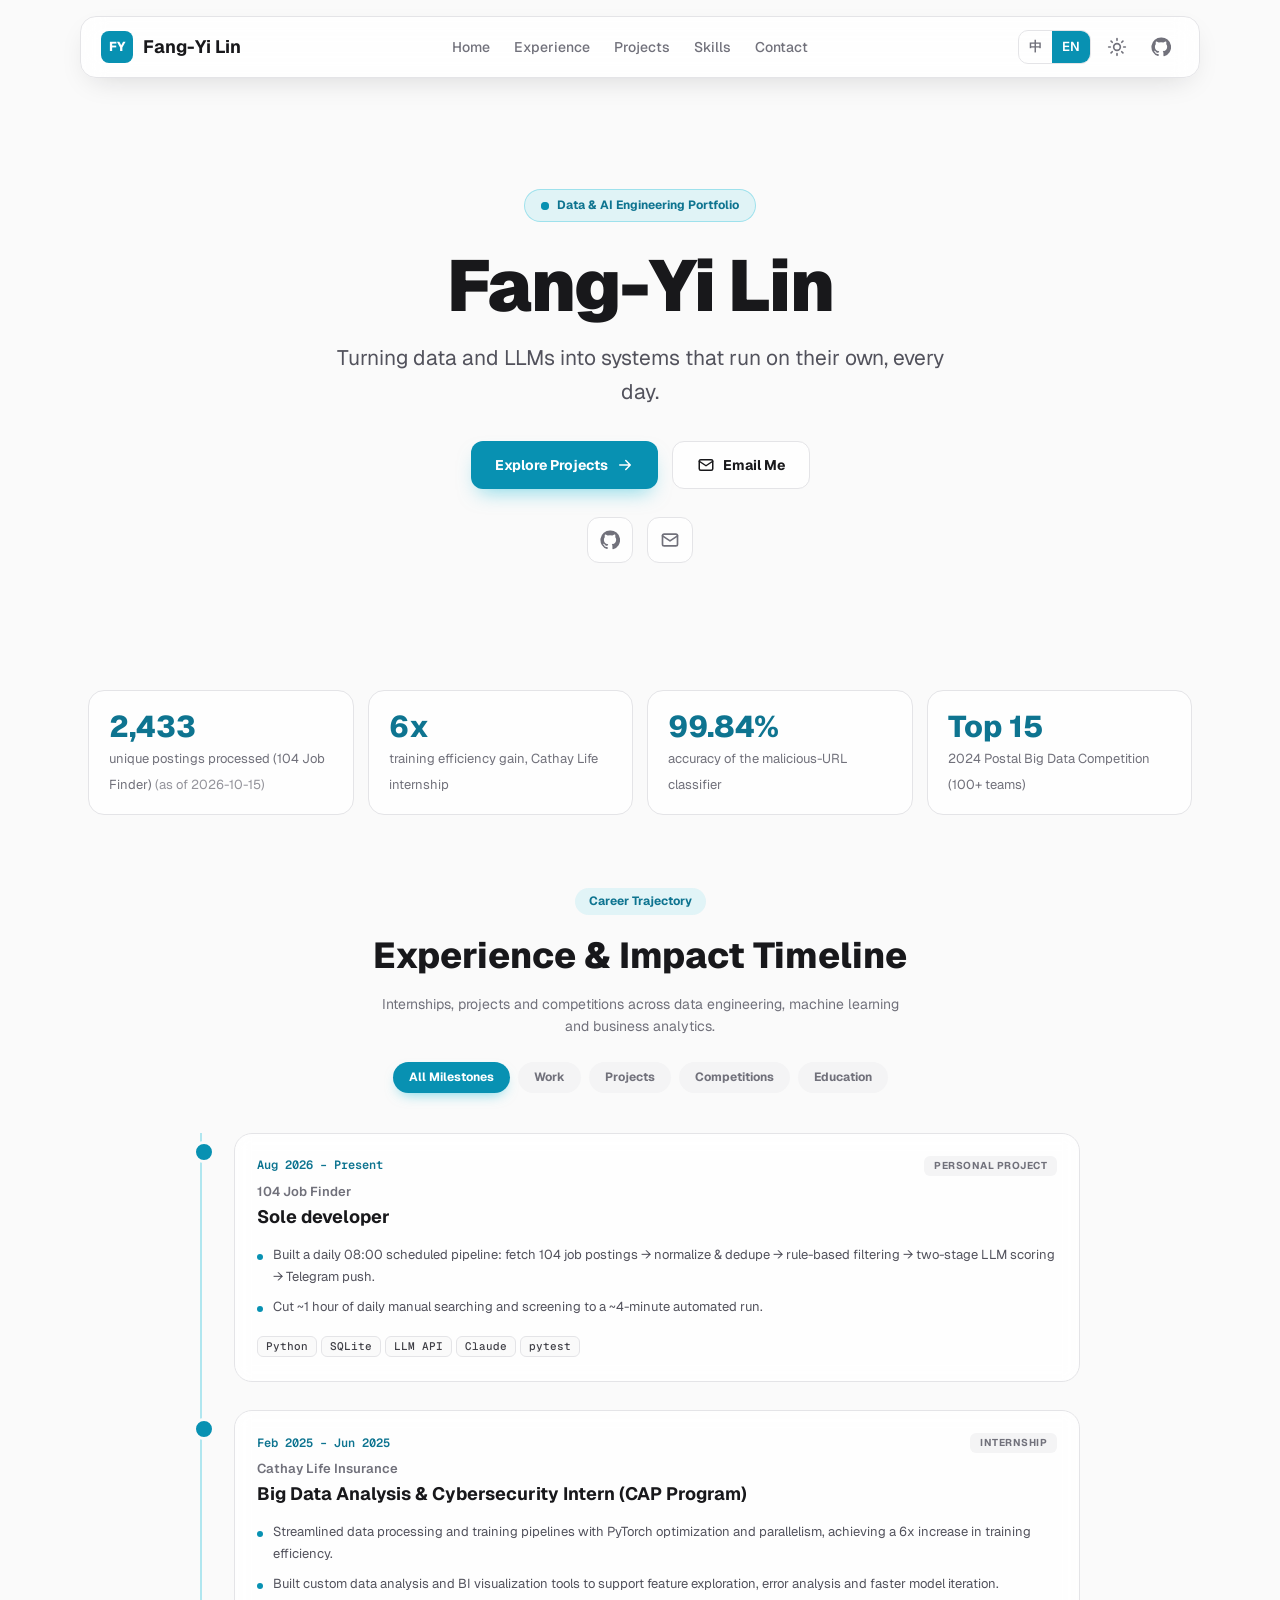
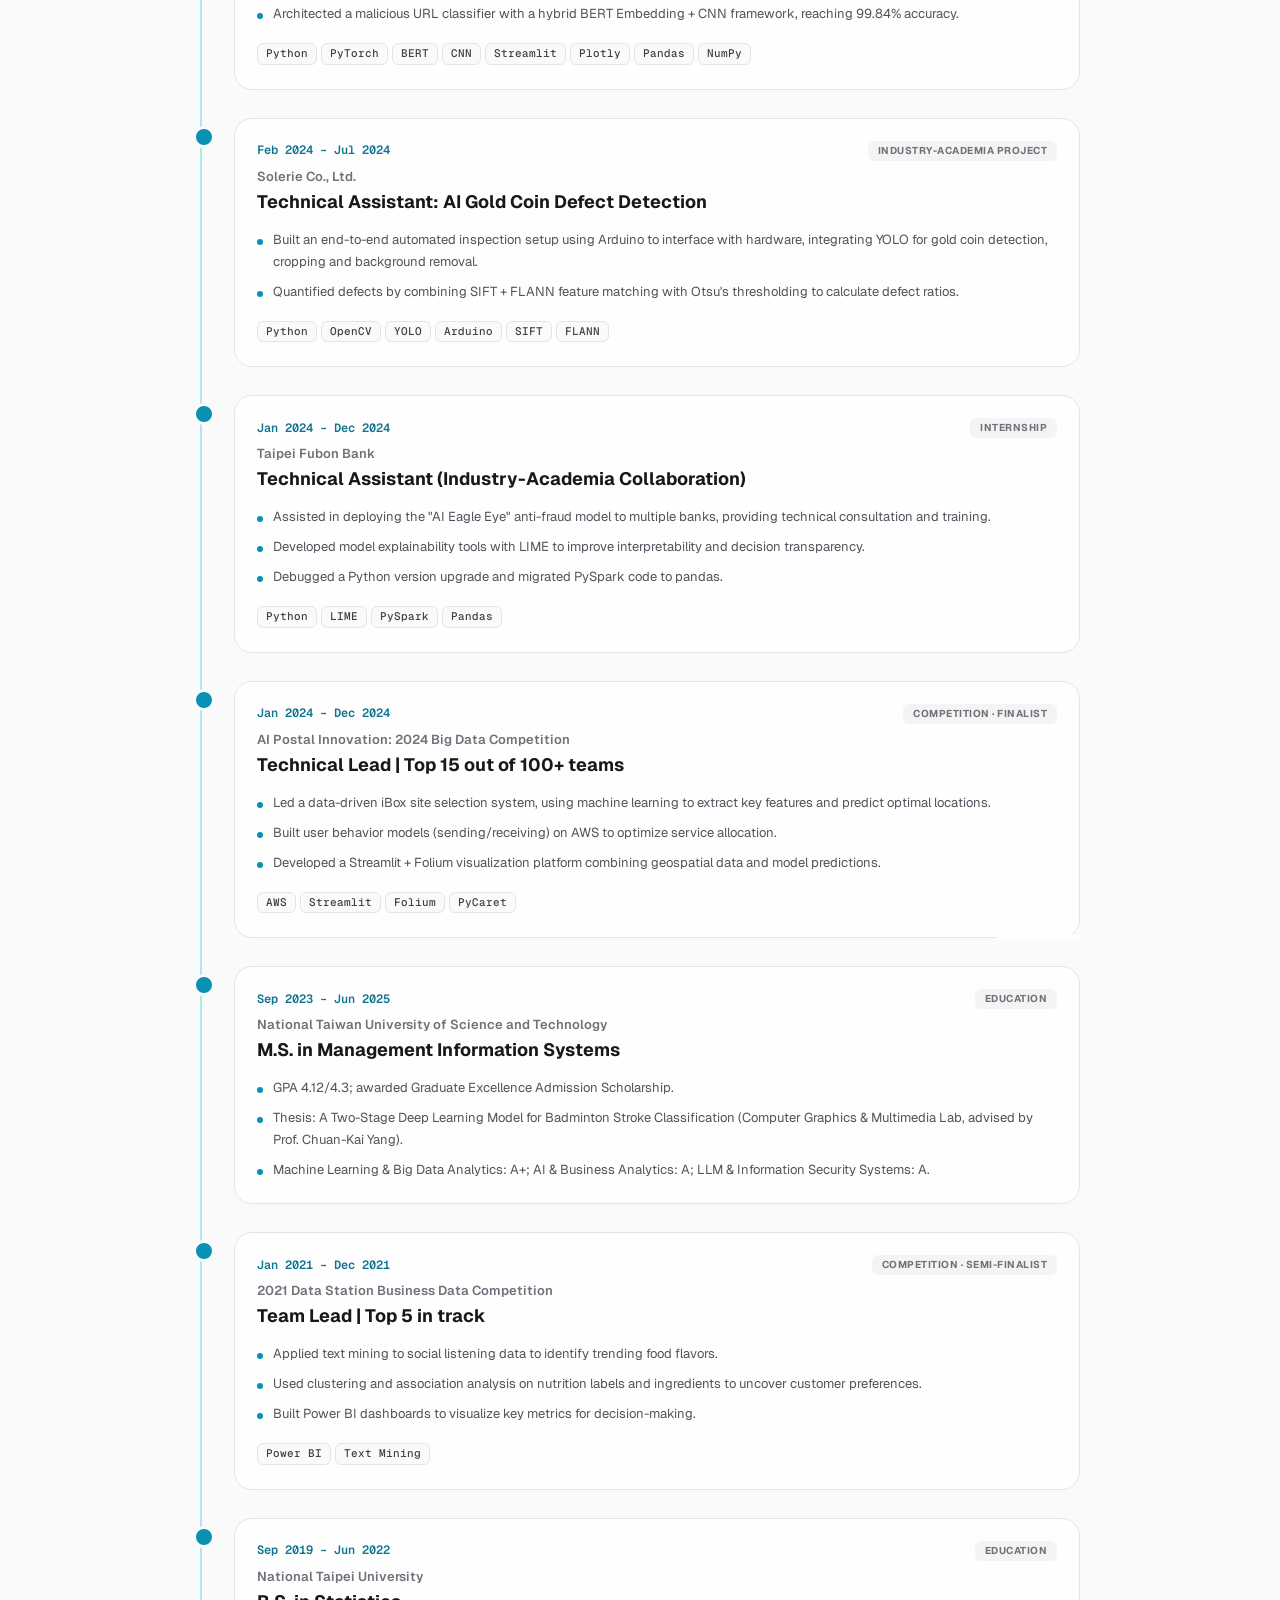
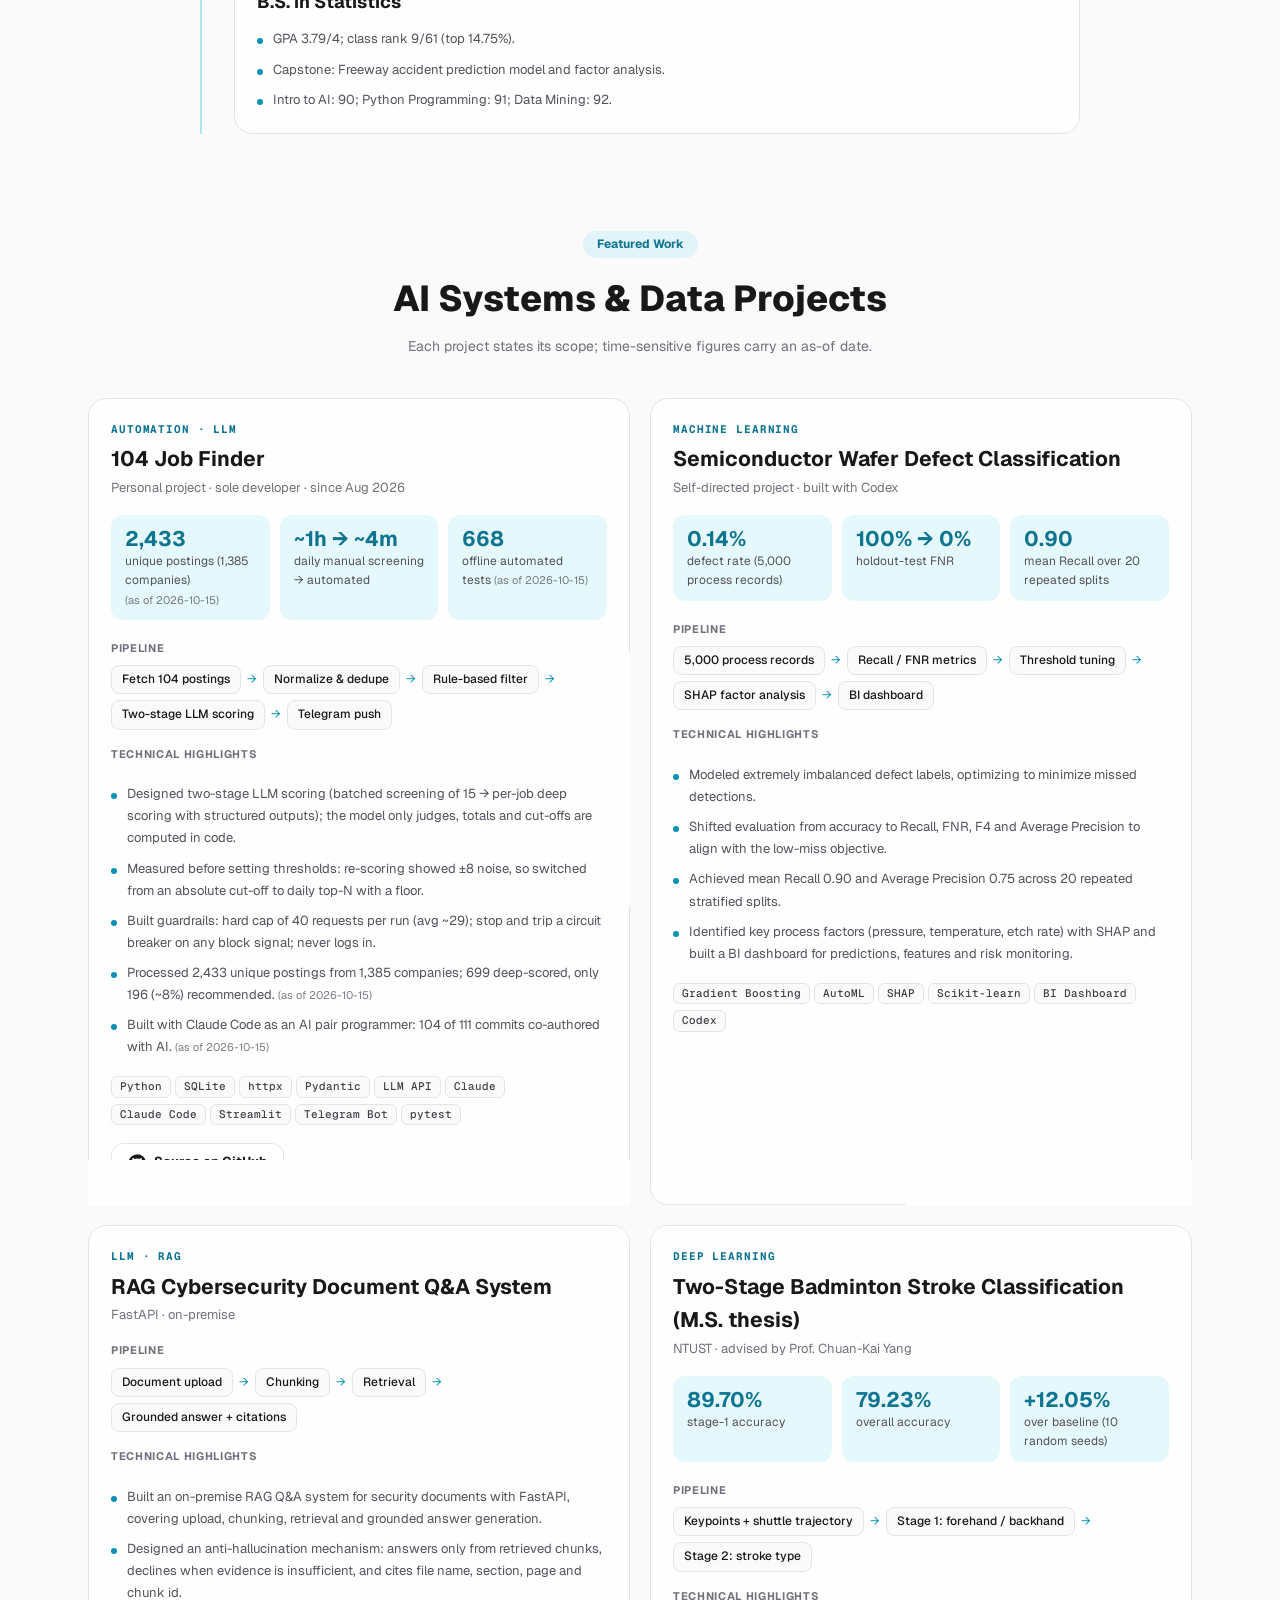
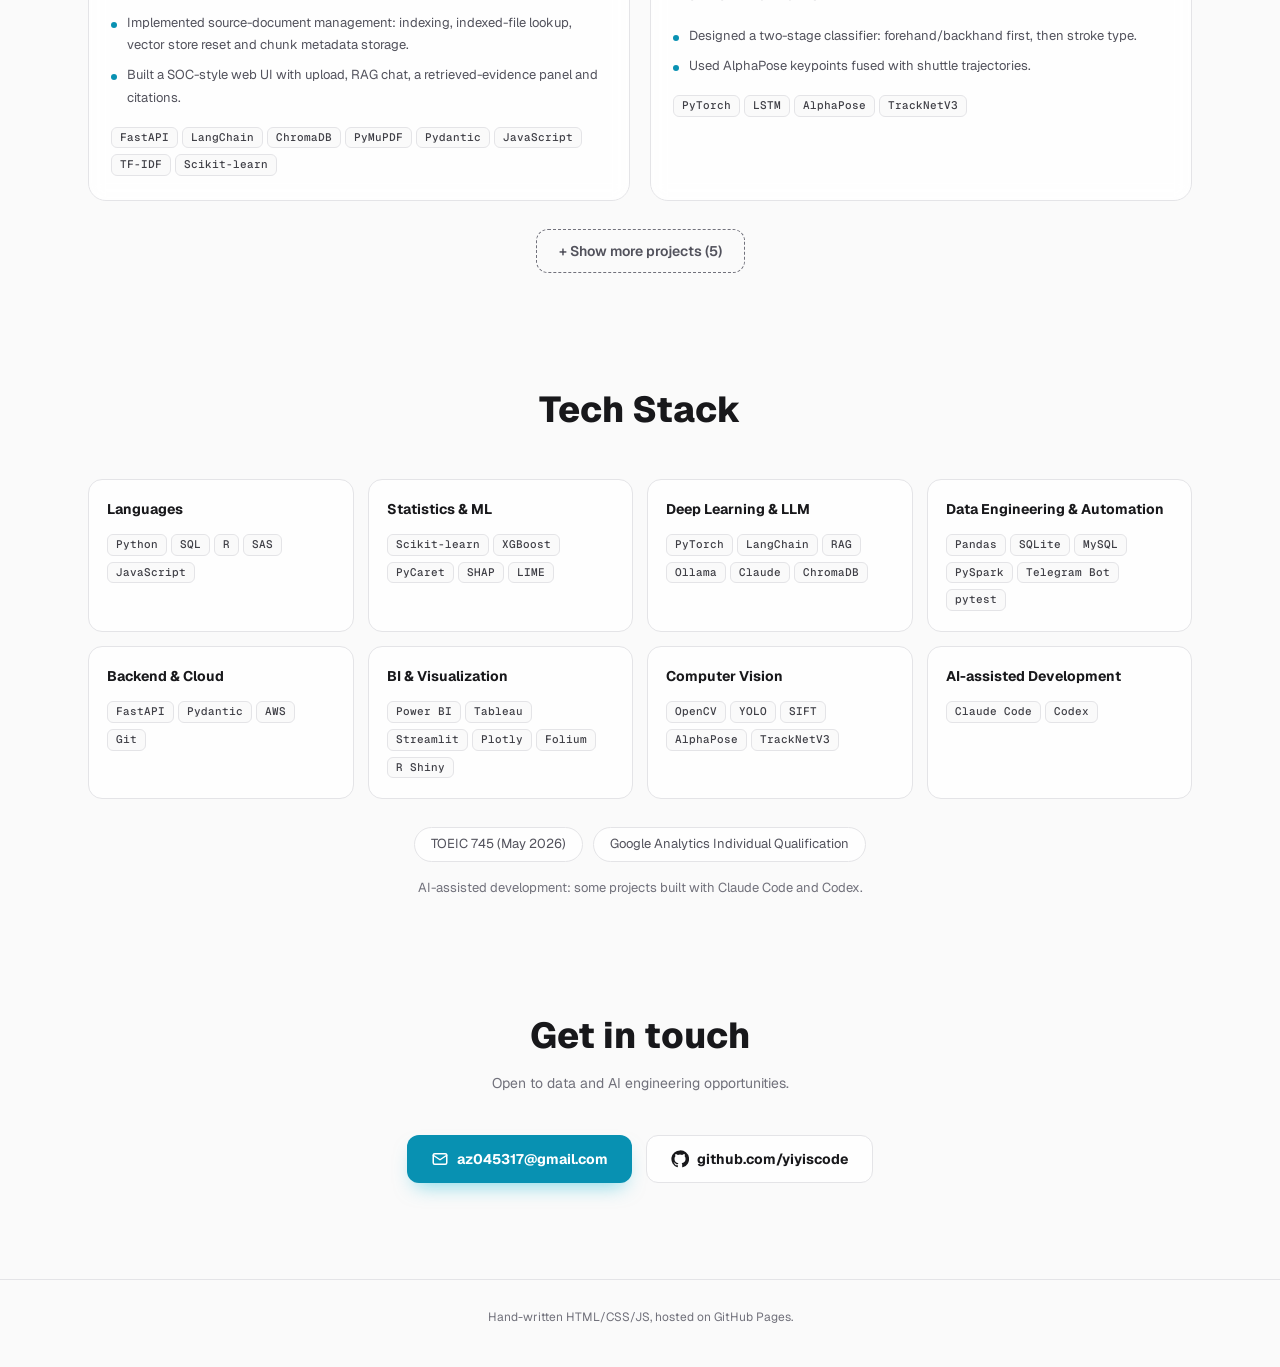
==== index.html @ b0b03c76 "feat: personal portfolio site v1 (bilingual) and GitHub profile drafts - Static site (index.html, as" ====
<!doctype html>
<html lang="zh-Hant">
<head>
<meta charset="utf-8">
<meta name="viewport" content="width=device-width,initial-scale=1">
<title>林芳義｜資料／AI 工程師</title>
<meta name="description" content="林芳義（Fang-Yi Lin）的求職與作品集：資料／AI 工程師，主打 104 職缺日報、RAG 資安問答、晶圓缺陷分類與羽球動作分類論文。">
<meta property="og:title" content="Fang-Yi Lin | Data & AI Engineer">
<meta property="og:description" content="Portfolio of Fang-Yi Lin: data pipelines, LLM applications and machine learning projects.">
<meta property="og:type" content="website">
<link rel="preconnect" href="https://fonts.googleapis.com">
<link rel="preconnect" href="https://fonts.gstatic.com" crossorigin>
<link rel="stylesheet" href="https://fonts.googleapis.com/css2?family=Geist:wght@400;500;600;700;800;900&family=Geist+Mono:wght@400;500;600&display=swap">
<link rel="stylesheet" href="assets/style.css">
</head>
<body>
<div id="app"></div>
<noscript><p style="padding:48px;text-align:center">請啟用 JavaScript 以檢視本頁 / Please enable JavaScript to view this page.<br>az045317@gmail.com · github.com/yiyiscode</p></noscript>
<script src="assets/data.js"></script>
<script src="assets/app.js"></script>
</body>
</html>
---- assets/style.css ----
/* 視覺參考 shaundataanalytics.github.io：zinc 底色、cyan 強調色、Geist 字型、毛玻璃浮動導覽、卡片式 Timeline */
:root {
  --bg: #fafafa; --fg: #18181b; --muted: #52525c; --soft: #71717b;
  --card: rgba(255,255,255,.82); --card-solid: #fff; --border: #e4e4e7;
  --chip-bg: #fafafa; --chip-fg: #3f3f46; --pill: #f4f4f5; --pill-hover: #e4e4e7;
  --accent: #0891b2; --accent-fg: #0e7490; --accent-soft: rgba(6,182,212,.1); --accent-line: rgba(6,182,212,.3);
  --btn: #0891b2; --btn-hover: #06b6d4; --shadow: 0 10px 30px -12px rgba(24,24,27,.18);
}
:root[data-theme="dark"] {
  --bg: #09090b; --fg: #fafafa; --muted: #d4d4d8; --soft: #a1a1aa;
  --card: rgba(24,24,27,.8); --card-solid: #18181b; --border: #27272a;
  --chip-bg: #09090b; --chip-fg: #a1a1aa; --pill: rgba(39,39,42,.8); --pill-hover: #3f3f46;
  --accent: #22d3ee; --accent-fg: #22d3ee; --accent-soft: rgba(34,211,238,.1); --accent-line: rgba(34,211,238,.2);
  --btn: #06b6d4; --btn-hover: #22d3ee; --shadow: 0 10px 30px -12px rgba(0,0,0,.6);
}
@media (prefers-color-scheme: dark) {
  :root:not([data-theme="light"]) {
    --bg: #09090b; --fg: #fafafa; --muted: #d4d4d8; --soft: #a1a1aa;
    --card: rgba(24,24,27,.8); --card-solid: #18181b; --border: #27272a;
    --chip-bg: #09090b; --chip-fg: #a1a1aa; --pill: rgba(39,39,42,.8); --pill-hover: #3f3f46;
    --accent: #22d3ee; --accent-fg: #22d3ee; --accent-soft: rgba(34,211,238,.1); --accent-line: rgba(34,211,238,.2);
    --btn: #06b6d4; --btn-hover: #22d3ee; --shadow: 0 10px 30px -12px rgba(0,0,0,.6);
  }
}
* { box-sizing: border-box; margin: 0; padding: 0; }
html { scroll-behavior: smooth; scroll-padding-top: 96px; }
body {
  font-family: "Geist", system-ui, "PingFang TC", "Microsoft JhengHei", "Noto Sans TC", sans-serif;
  background: var(--bg); color: var(--fg); line-height: 1.6; -webkit-font-smoothing: antialiased;
}
a { color: inherit; text-decoration: none; }
button { font: inherit; color: inherit; cursor: pointer; }
.mono { font-family: "Geist Mono", ui-monospace, Consolas, monospace; }
.wrap { max-width: 1152px; margin: 0 auto; padding: 0 24px; }

/* header */
header.top { position: sticky; top: 16px; z-index: 50; max-width: 1152px; margin: 0 auto; padding: 0 16px; }
.bar {
  display: flex; align-items: center; justify-content: space-between; gap: 12px;
  border: 1px solid var(--border); background: var(--card); backdrop-filter: blur(12px);
  border-radius: 16px; padding: 12px 20px; box-shadow: var(--shadow);
}
.brand { display: flex; align-items: center; gap: 10px; font-weight: 700; font-size: 18px; }
.brand:hover { color: var(--accent-fg); }
.logo { width: 32px; height: 32px; border-radius: 8px; background: var(--btn); color: #fff; display: grid; place-items: center; font-size: 13px; font-weight: 800; }
nav.links { display: flex; gap: 24px; }
nav.links a { font-size: 14px; font-weight: 500; color: var(--soft); transition: color .15s; }
nav.links a:hover, nav.links a.on { color: var(--fg); }
.tools { display: flex; align-items: center; gap: 8px; }
.seg { display: flex; border: 1px solid var(--border); border-radius: 10px; overflow: hidden; }
.seg button { border: 0; background: transparent; padding: 6px 10px; font-size: 13px; font-weight: 600; color: var(--soft); }
.seg button.on { background: var(--btn); color: #fff; }
.icon-btn { border: 0; background: transparent; border-radius: 10px; padding: 8px; display: grid; place-items: center; color: var(--soft); }
.icon-btn:hover { background: var(--pill); color: var(--fg); }
.icon-btn svg { width: 20px; height: 20px; }
.menu-btn { display: none; }

/* hero */
.hero { min-height: min(72vh, 620px); display: flex; flex-direction: column; align-items: center; justify-content: center; text-align: center; padding: 48px 0 40px; }
.badge-live { display: inline-flex; align-items: center; gap: 8px; border: 1px solid var(--accent-line); background: var(--accent-soft); color: var(--accent-fg); border-radius: 99px; padding: 6px 16px; font-size: 12px; font-weight: 700; margin-bottom: 24px; }
.ping { position: relative; width: 8px; height: 8px; }
.ping::before, .ping::after { content: ""; position: absolute; inset: 0; border-radius: 50%; background: var(--accent); }
.ping::before { animation: ping 1.8s cubic-bezier(0,0,.2,1) infinite; opacity: .6; }
@keyframes ping { 75%, 100% { transform: scale(2.4); opacity: 0; } }
.hero h1 { font-size: clamp(40px, 8vw, 72px); font-weight: 900; letter-spacing: -.02em; line-height: 1.1; margin-bottom: 16px; }
.hero p.tag { max-width: 640px; font-size: clamp(17px, 2.4vw, 21px); color: var(--muted); margin-bottom: 32px; }
.cta { display: flex; flex-wrap: wrap; gap: 14px; justify-content: center; margin-bottom: 28px; }
.btn { display: inline-flex; align-items: center; gap: 8px; border-radius: 12px; padding: 12px 24px; font-size: 14px; font-weight: 700; transition: .15s; white-space: nowrap; }
.btn svg { width: 18px; height: 18px; flex: none; }
.btn.primary { background: var(--btn); color: #fff; box-shadow: 0 10px 20px -8px rgba(6,182,212,.5); }
.btn.primary:hover { background: var(--btn-hover); }
.btn.ghost { border: 1px solid var(--border); background: var(--card); }
.btn.ghost:hover { border-color: var(--soft); }
.socials { display: flex; gap: 14px; }
.socials a { border: 1px solid var(--border); background: var(--card); border-radius: 12px; padding: 12px; color: var(--soft); display: grid; place-items: center; transition: .15s; }
.socials a:hover { color: var(--fg); border-color: var(--soft); }
.socials svg { width: 20px; height: 20px; }
.tiles { display: grid; grid-template-columns: repeat(auto-fit, minmax(min(100%, 210px), 1fr)); gap: 14px; margin-top: 8px; }
.tile { border: 1px solid var(--border); background: var(--card); border-radius: 16px; padding: 18px 20px; text-align: left; }
.tile b { display: block; font-size: 30px; font-weight: 800; color: var(--accent-fg); line-height: 1.2; }
.tile span { font-size: 13px; color: var(--soft); }
.asof { font-size: 11px; opacity: .75; white-space: nowrap; }

/* sections */
section { padding: 72px 0 24px; }
.sec-head { text-align: center; margin-bottom: 40px; }
.sec-head .pill { display: inline-block; background: var(--accent-soft); color: var(--accent-fg); border-radius: 99px; padding: 4px 14px; font-size: 12px; font-weight: 700; }
.sec-head h2 { font-size: clamp(26px, 4vw, 36px); font-weight: 800; margin-top: 12px; }
.sec-head p { margin: 8px auto 0; max-width: 520px; font-size: 14px; color: var(--soft); }
.stack { display: grid; grid-template-columns: repeat(auto-fit, minmax(min(100%, 250px), 1fr)); gap: 14px; }
.stack-card { border: 1px solid var(--border); background: var(--card); border-radius: 14px; padding: 18px; transition: .15s; }
.stack-card:hover { border-color: var(--accent-line); }
.stack-card h3 { font-size: 14px; font-weight: 700; margin-bottom: 10px; }

.chip { display: inline-block; border: 1px solid var(--border); background: var(--chip-bg); color: var(--chip-fg); border-radius: 6px; padding: 1px 8px; font-size: 11px; font-weight: 500; margin: 2px 4px 2px 0; font-family: "Geist Mono", ui-monospace, Consolas, monospace; }

/* timeline */
.filters { display: flex; flex-wrap: wrap; justify-content: center; gap: 8px; margin-top: 24px; }
.filters button { border: 0; border-radius: 99px; padding: 6px 16px; font-size: 12px; font-weight: 700; background: var(--pill); color: var(--soft); transition: .15s; }
.filters button:hover { background: var(--pill-hover); }
.filters button.on { background: var(--btn); color: #fff; box-shadow: 0 6px 14px -6px rgba(6,182,212,.6); }
.tl { position: relative; max-width: 880px; margin: 0 auto; border-left: 2px solid var(--accent-line); padding-left: 32px; display: grid; gap: 28px; }
.tl-item { position: relative; }
.tl-item::before { content: ""; position: absolute; left: -41px; top: 8px; width: 16px; height: 16px; border-radius: 50%; background: var(--btn); border: 3px solid var(--bg); }
.card { border: 1px solid var(--border); background: var(--card); backdrop-filter: blur(8px); border-radius: 18px; padding: 22px; transition: .2s; }
.card:hover { border-color: var(--accent-line); box-shadow: var(--shadow); }
.tl-top { display: flex; flex-wrap: wrap; align-items: center; justify-content: space-between; gap: 8px; margin-bottom: 6px; }
.date { font-size: 12px; font-weight: 600; color: var(--accent-fg); }
.tag-pill { background: var(--pill); color: var(--soft); border-radius: 6px; padding: 2px 10px; font-size: 10px; font-weight: 700; letter-spacing: .05em; text-transform: uppercase; }
.tl-org { font-size: 13px; color: var(--soft); font-weight: 600; }
.card h3 { font-size: 18px; font-weight: 700; }
.card ul { list-style: none; margin-top: 12px; display: grid; gap: 8px; }
.card li { position: relative; padding-left: 16px; font-size: 13px; color: var(--muted); line-height: 1.7; }
.card li::before { content: ""; position: absolute; left: 0; top: 10px; width: 6px; height: 6px; border-radius: 50%; background: var(--accent); }
.card .tags { margin-top: 14px; }

/* projects */
.proj-grid { display: grid; grid-template-columns: repeat(auto-fit, minmax(min(100%, 480px), 1fr)); gap: 20px; }
.proj { display: flex; flex-direction: column; }
.proj .cat { font-size: 11px; font-weight: 700; letter-spacing: .08em; color: var(--accent-fg); }
.proj h3 { font-size: 21px; margin: 4px 0 2px; }
.proj .sub { font-size: 13px; color: var(--soft); }
.metrics { display: flex; flex-wrap: wrap; gap: 10px; margin: 16px 0 4px; }
.metric { flex: 1 1 130px; background: var(--accent-soft); border-radius: 12px; padding: 10px 14px; font-size: 12px; color: var(--muted); }
.metric b { display: block; font-size: 21px; color: var(--accent-fg); line-height: 1.3; }
.flow-label, .hl-label { font-size: 11px; font-weight: 700; letter-spacing: .06em; text-transform: uppercase; color: var(--soft); margin: 16px 0 8px; }
.flow { display: flex; flex-wrap: wrap; align-items: center; gap: 6px; }
.flow span.step { border: 1px solid var(--border); background: var(--chip-bg); border-radius: 8px; padding: 4px 10px; font-size: 12px; font-weight: 500; }
.flow span.arrow { color: var(--accent); font-size: 12px; }
.proj .card-actions { margin-top: auto; padding-top: 16px; display: flex; gap: 10px; }
.proj .btn { padding: 8px 16px; font-size: 13px; }
.more-toggle { display: block; margin: 28px auto 0; border: 1px dashed var(--soft); background: transparent; border-radius: 12px; padding: 10px 22px; font-size: 14px; font-weight: 600; color: var(--muted); }
.more-toggle:hover { border-color: var(--accent); color: var(--accent-fg); }
.more-grid { display: none; grid-template-columns: repeat(auto-fit, minmax(min(100%, 340px), 1fr)); gap: 16px; margin-top: 20px; }
.more-grid.show { display: grid; }
.more-grid .card h3 { font-size: 16px; }
.more-grid .card p { font-size: 13px; color: var(--muted); margin-top: 6px; }

.cert-list { display: flex; flex-wrap: wrap; justify-content: center; gap: 10px; margin-top: 28px; }
.cert-list span { border: 1px solid var(--border); background: var(--card); border-radius: 99px; padding: 6px 16px; font-size: 13px; color: var(--muted); }
.ai-note { text-align: center; font-size: 13px; color: var(--soft); margin-top: 16px; }

/* contact + footer */
.contact { text-align: center; }
.contact .row { display: flex; flex-wrap: wrap; gap: 14px; justify-content: center; margin-top: 24px; }
footer.foot { margin-top: 72px; padding: 28px 0 40px; border-top: 1px solid var(--border); text-align: center; font-size: 12px; color: var(--soft); }

/* reveal */
.reveal { opacity: 0; transform: translateY(16px); transition: opacity .5s ease, transform .5s ease; }
.reveal.in { opacity: 1; transform: none; }
@media (prefers-reduced-motion: reduce) {
  .reveal { opacity: 1; transform: none; transition: none; }
  .ping::before { animation: none; }
  html { scroll-behavior: auto; }
}

@media (max-width: 820px) {
  nav.links { display: none; position: absolute; top: calc(100% + 8px); left: 16px; right: 16px; flex-direction: column; gap: 4px; border: 1px solid var(--border); background: var(--card-solid); border-radius: 16px; padding: 12px; box-shadow: var(--shadow); }
  nav.links.open { display: flex; }
  nav.links a { padding: 10px 12px; border-radius: 10px; }
  nav.links a:hover { background: var(--pill); }
  .menu-btn { display: grid; }
  .brand span.nm { display: none; }
  .tl { padding-left: 24px; }
  .tl-item::before { left: -33px; }
}
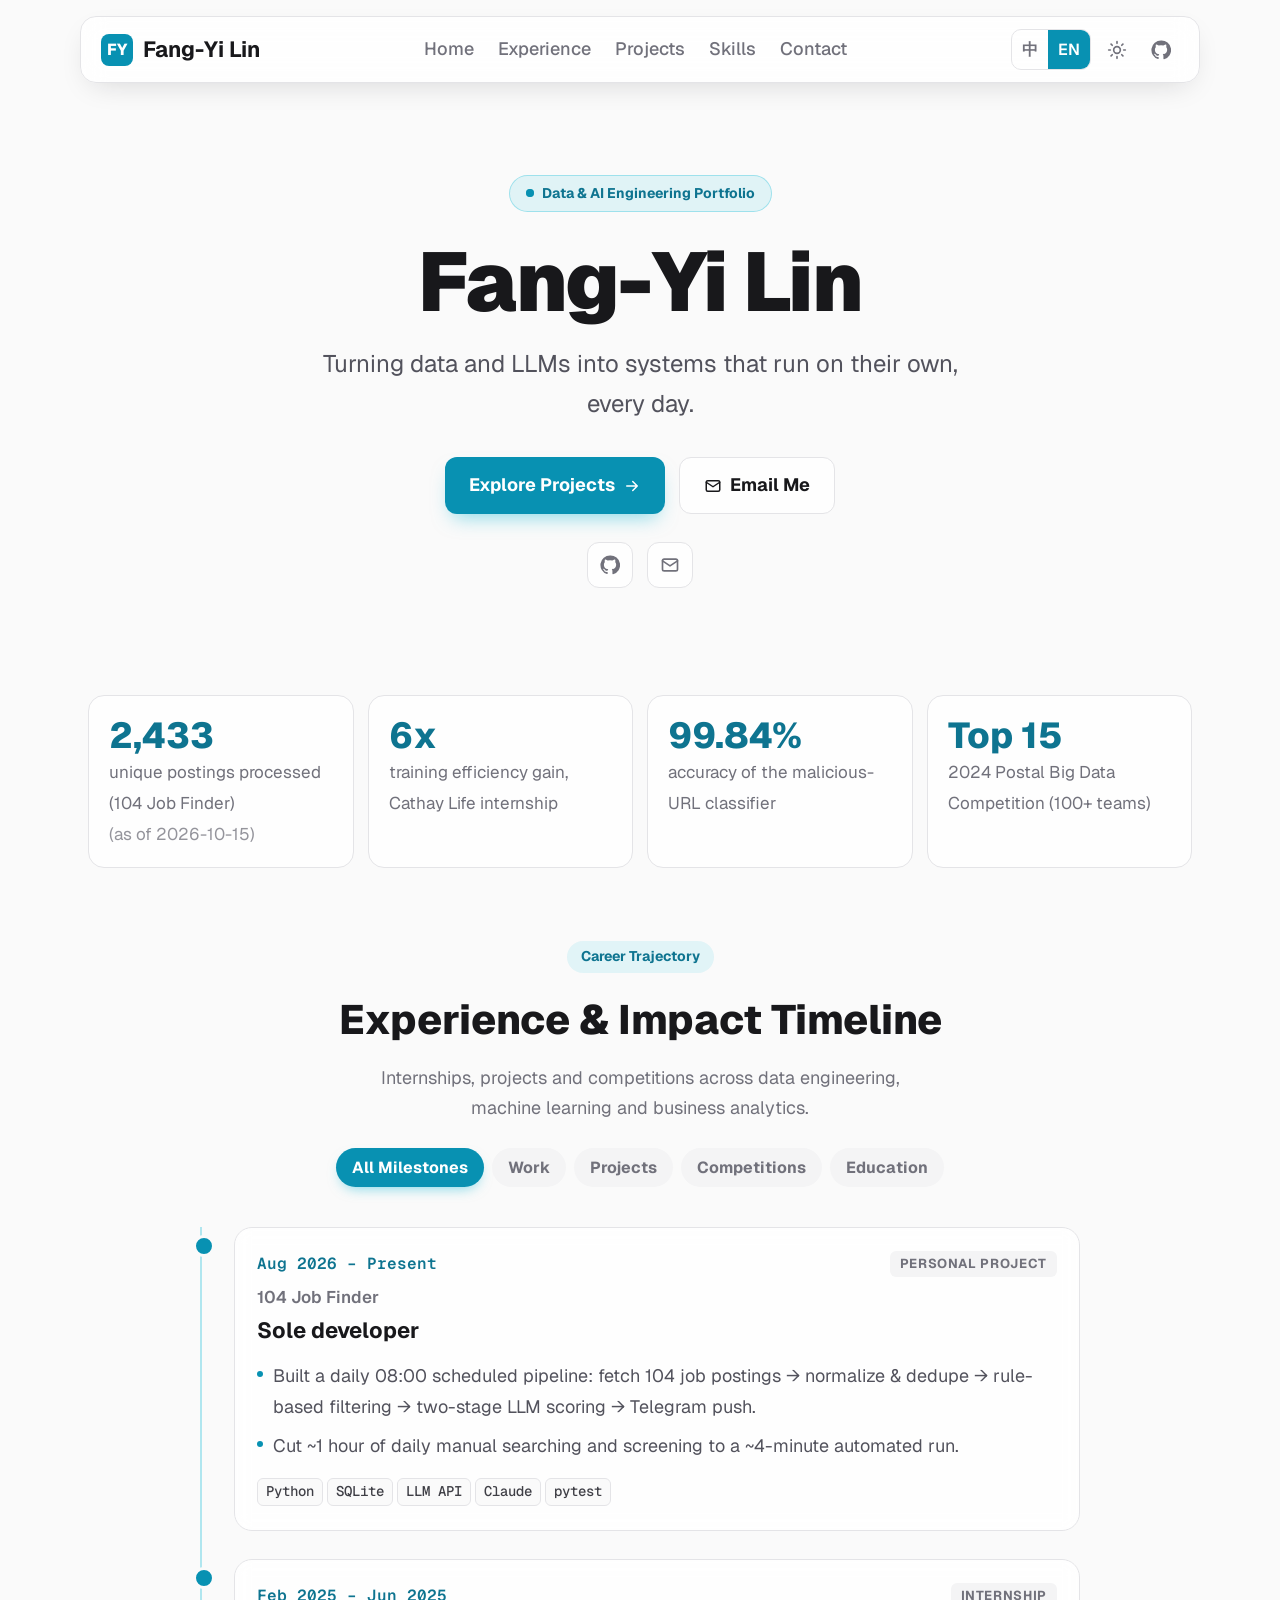
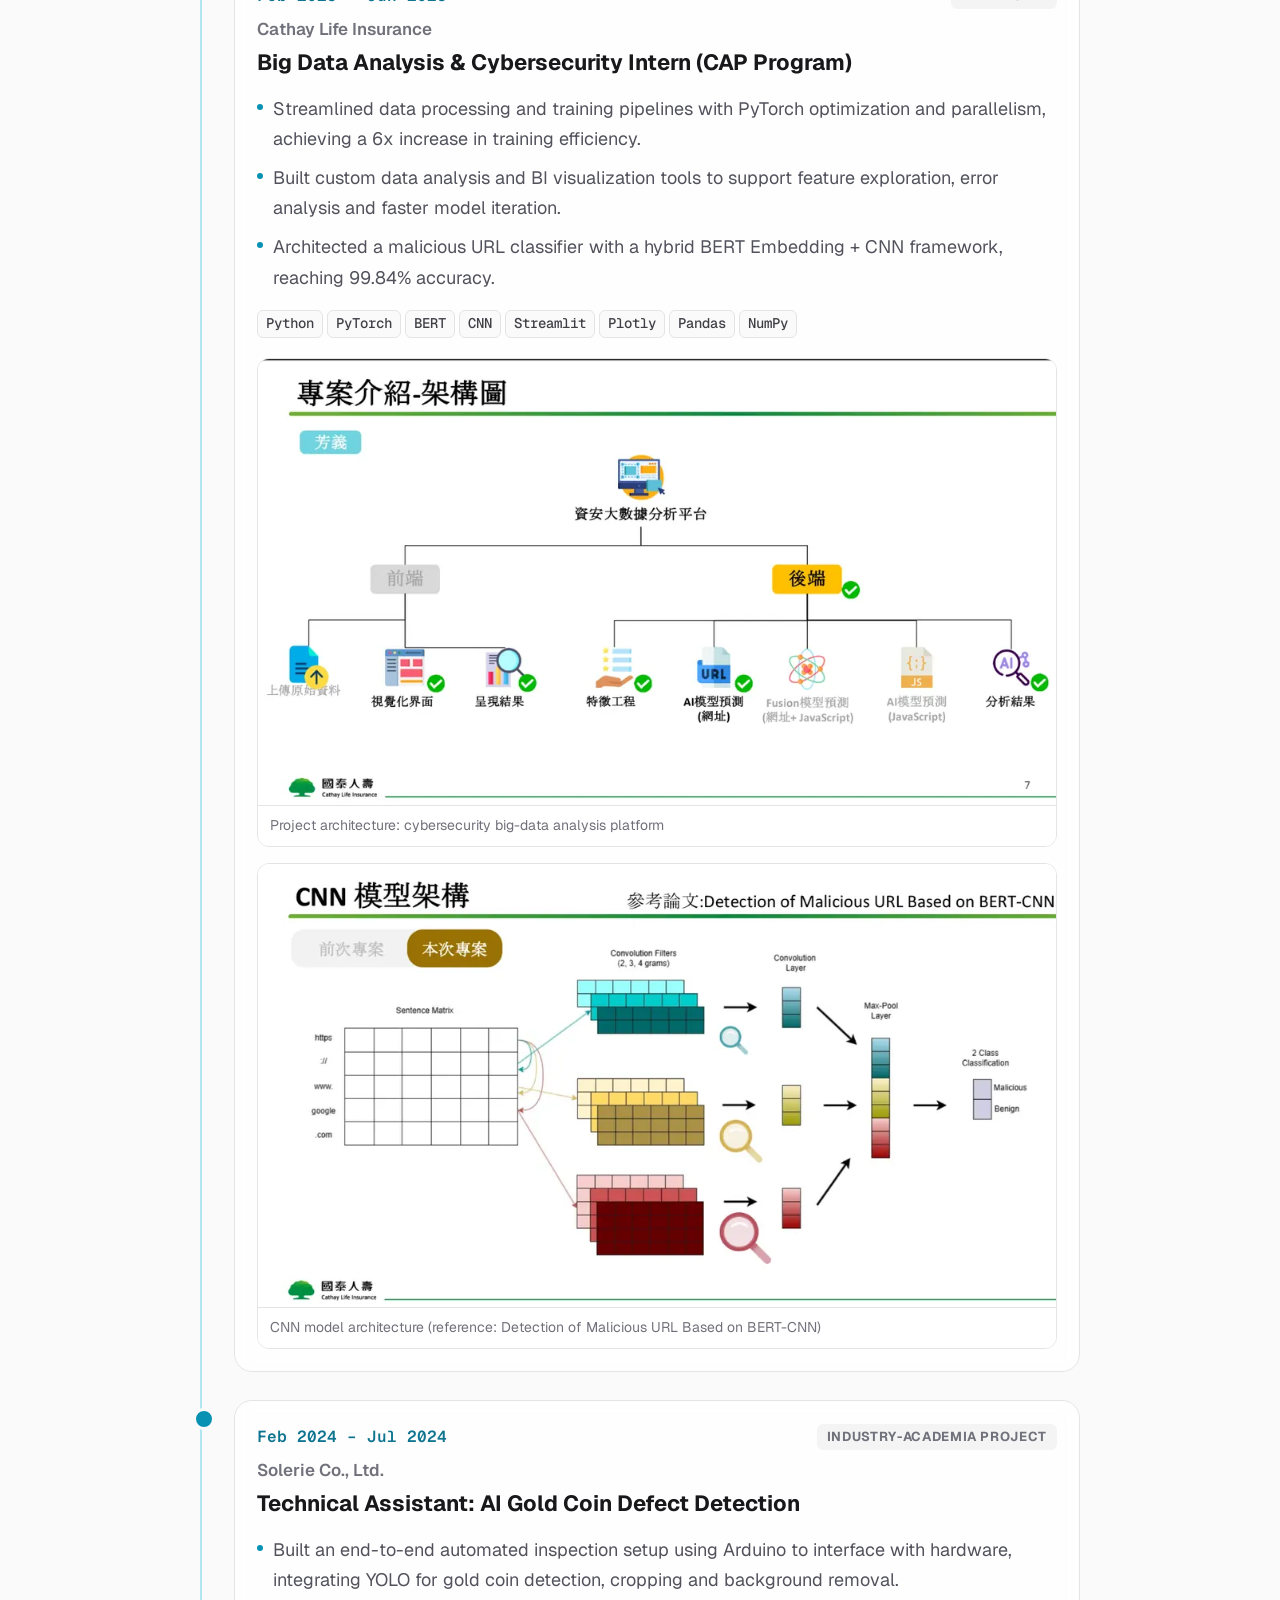
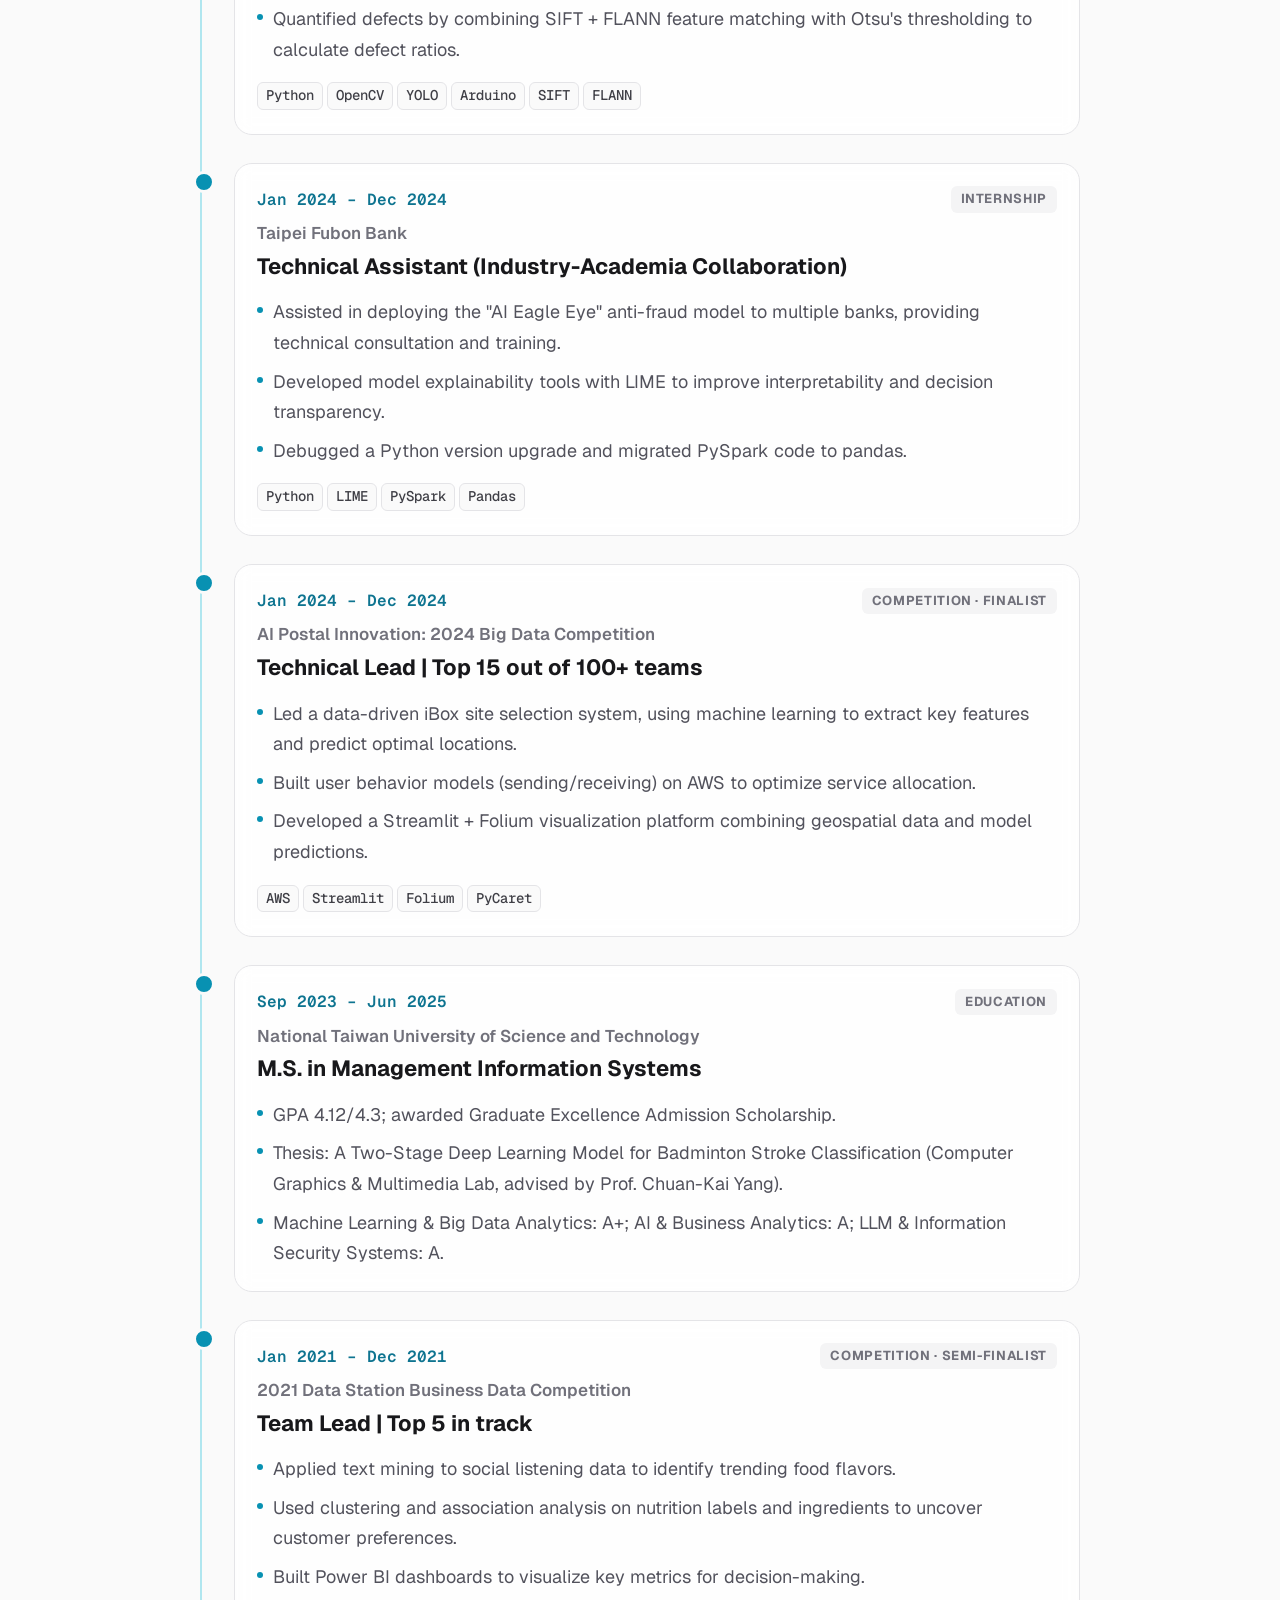
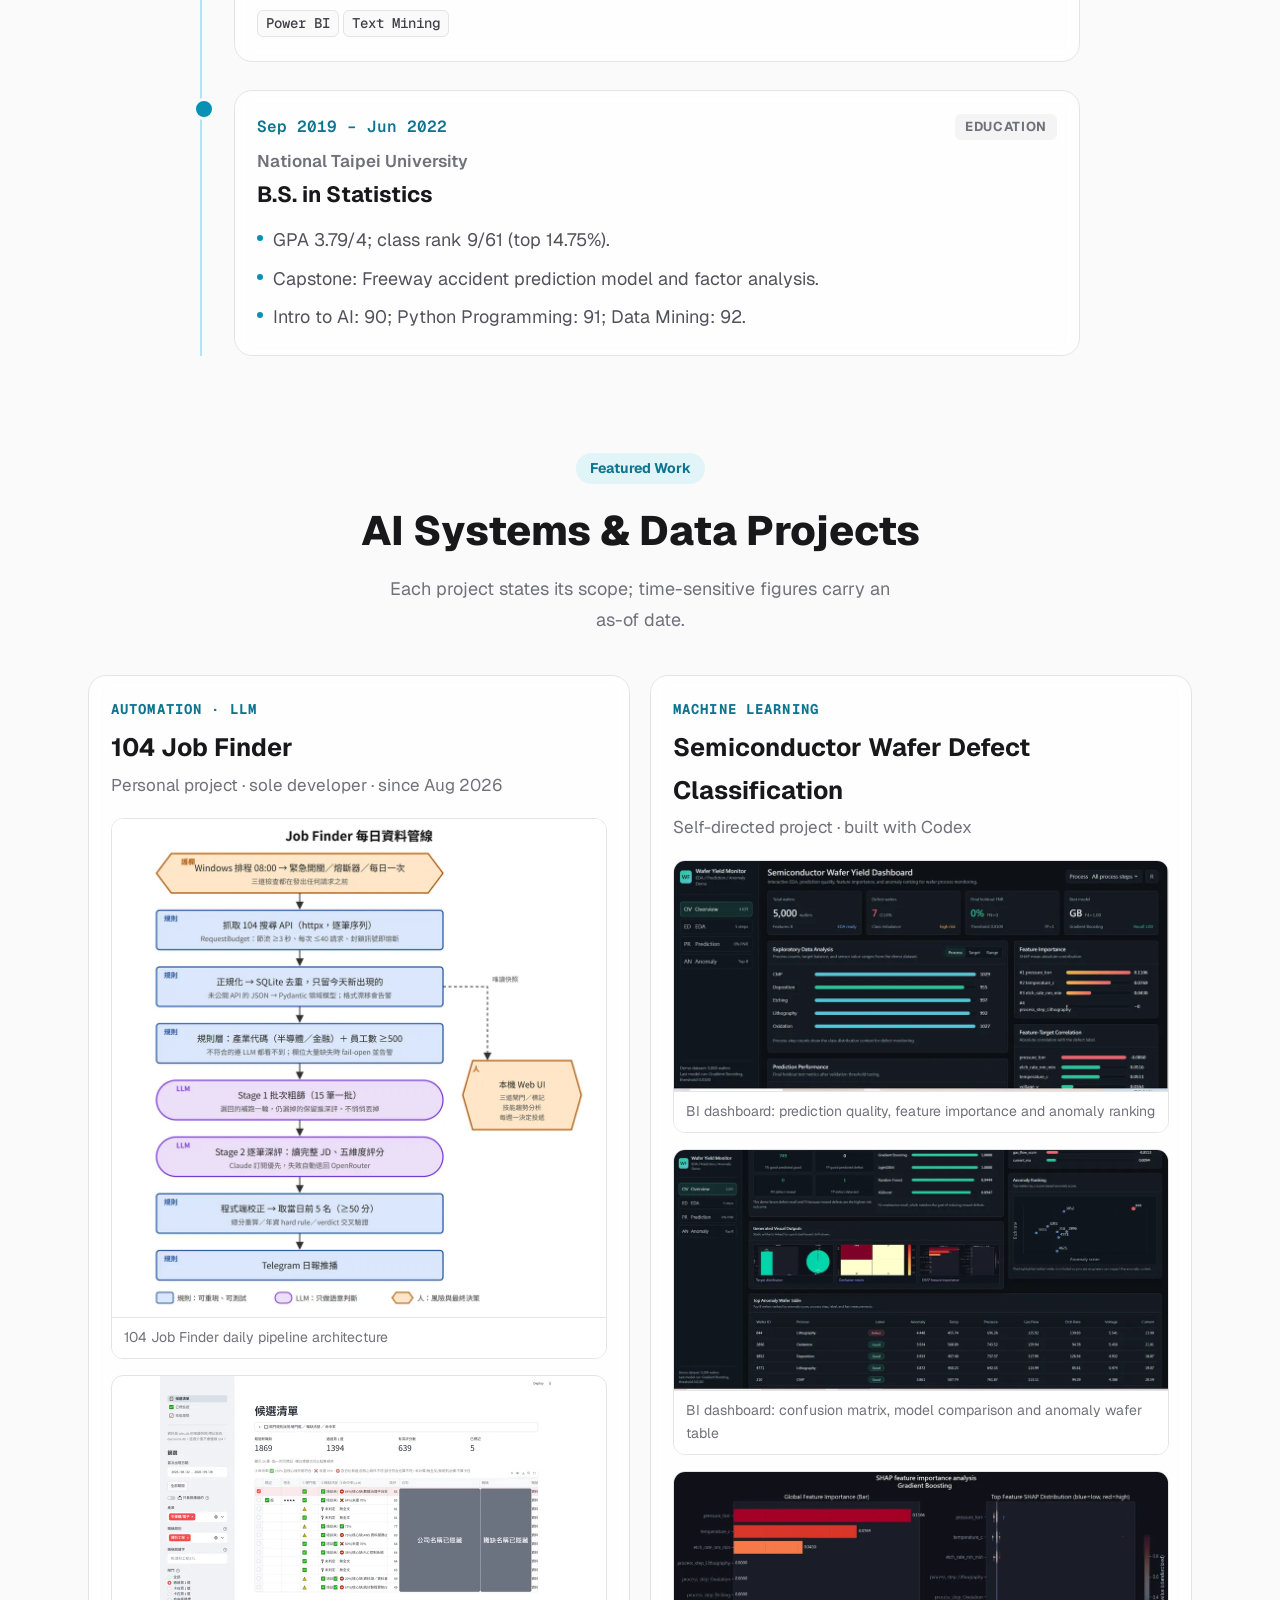
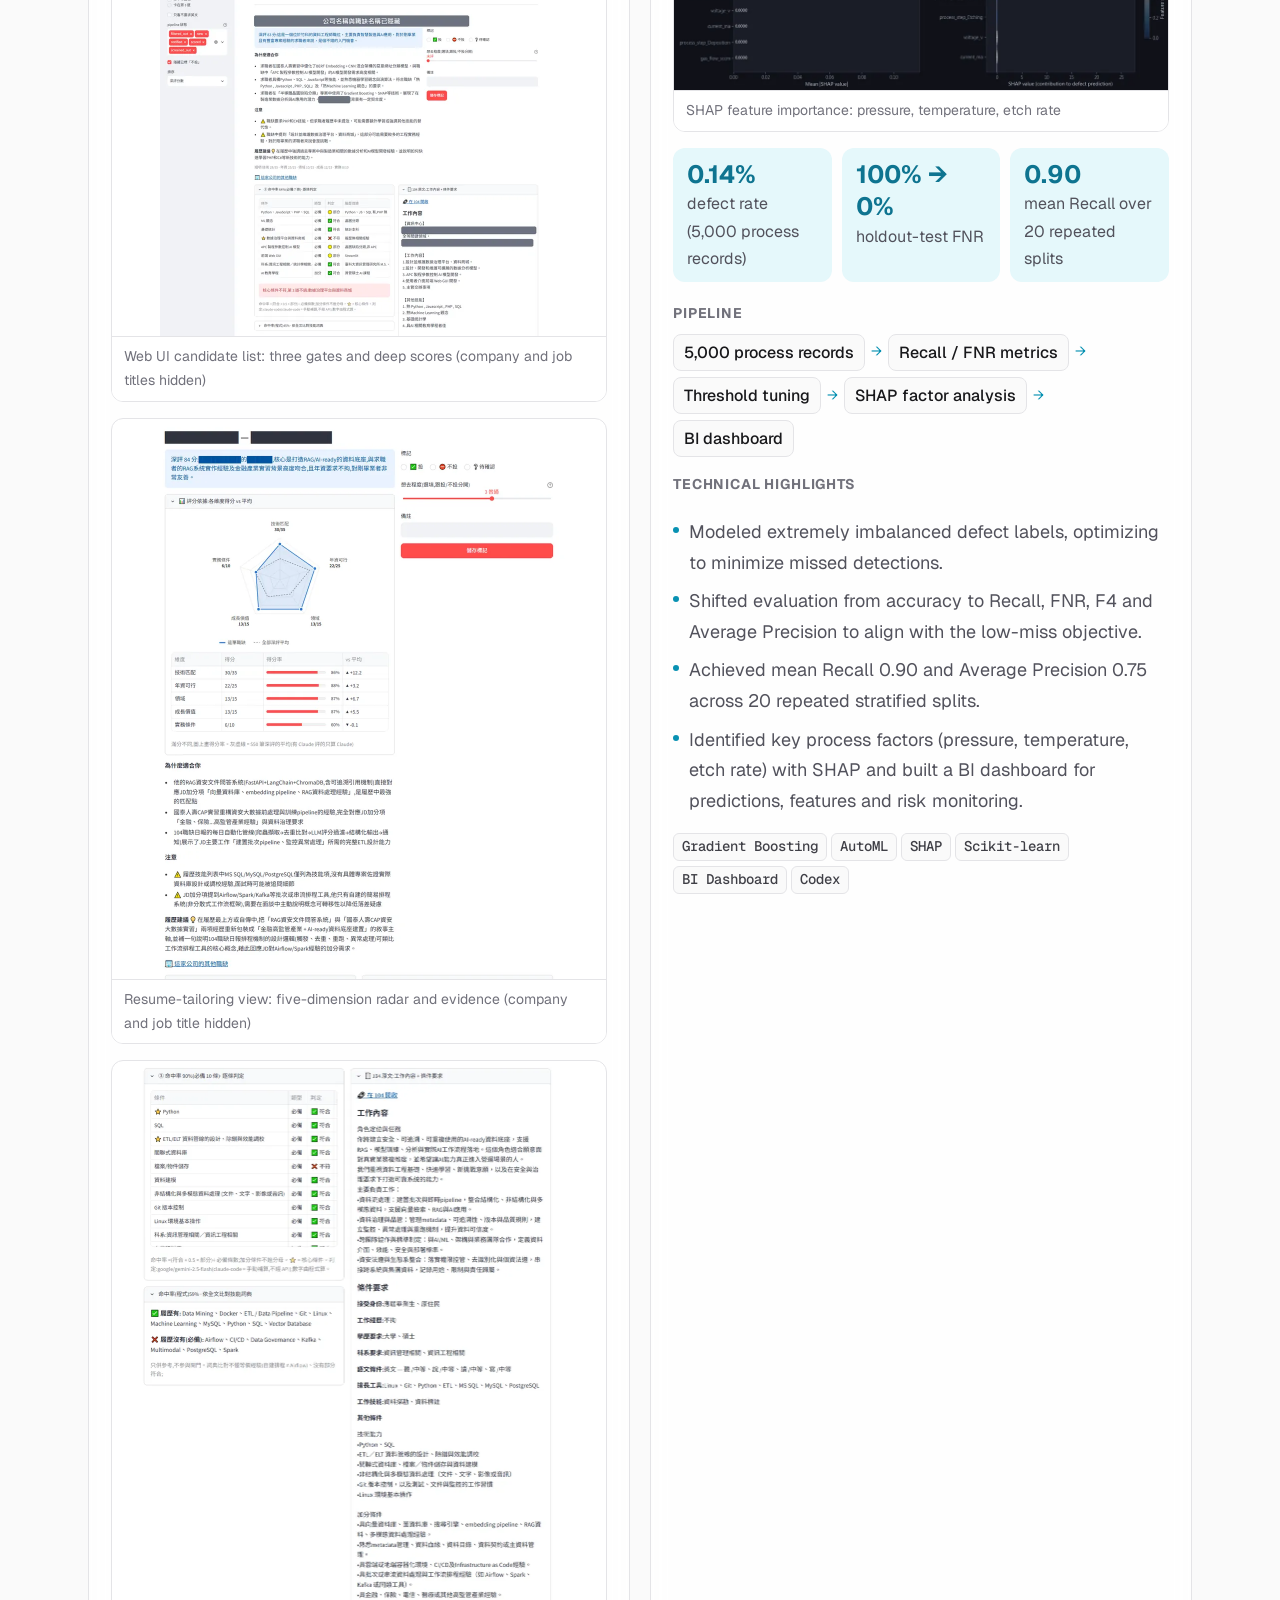
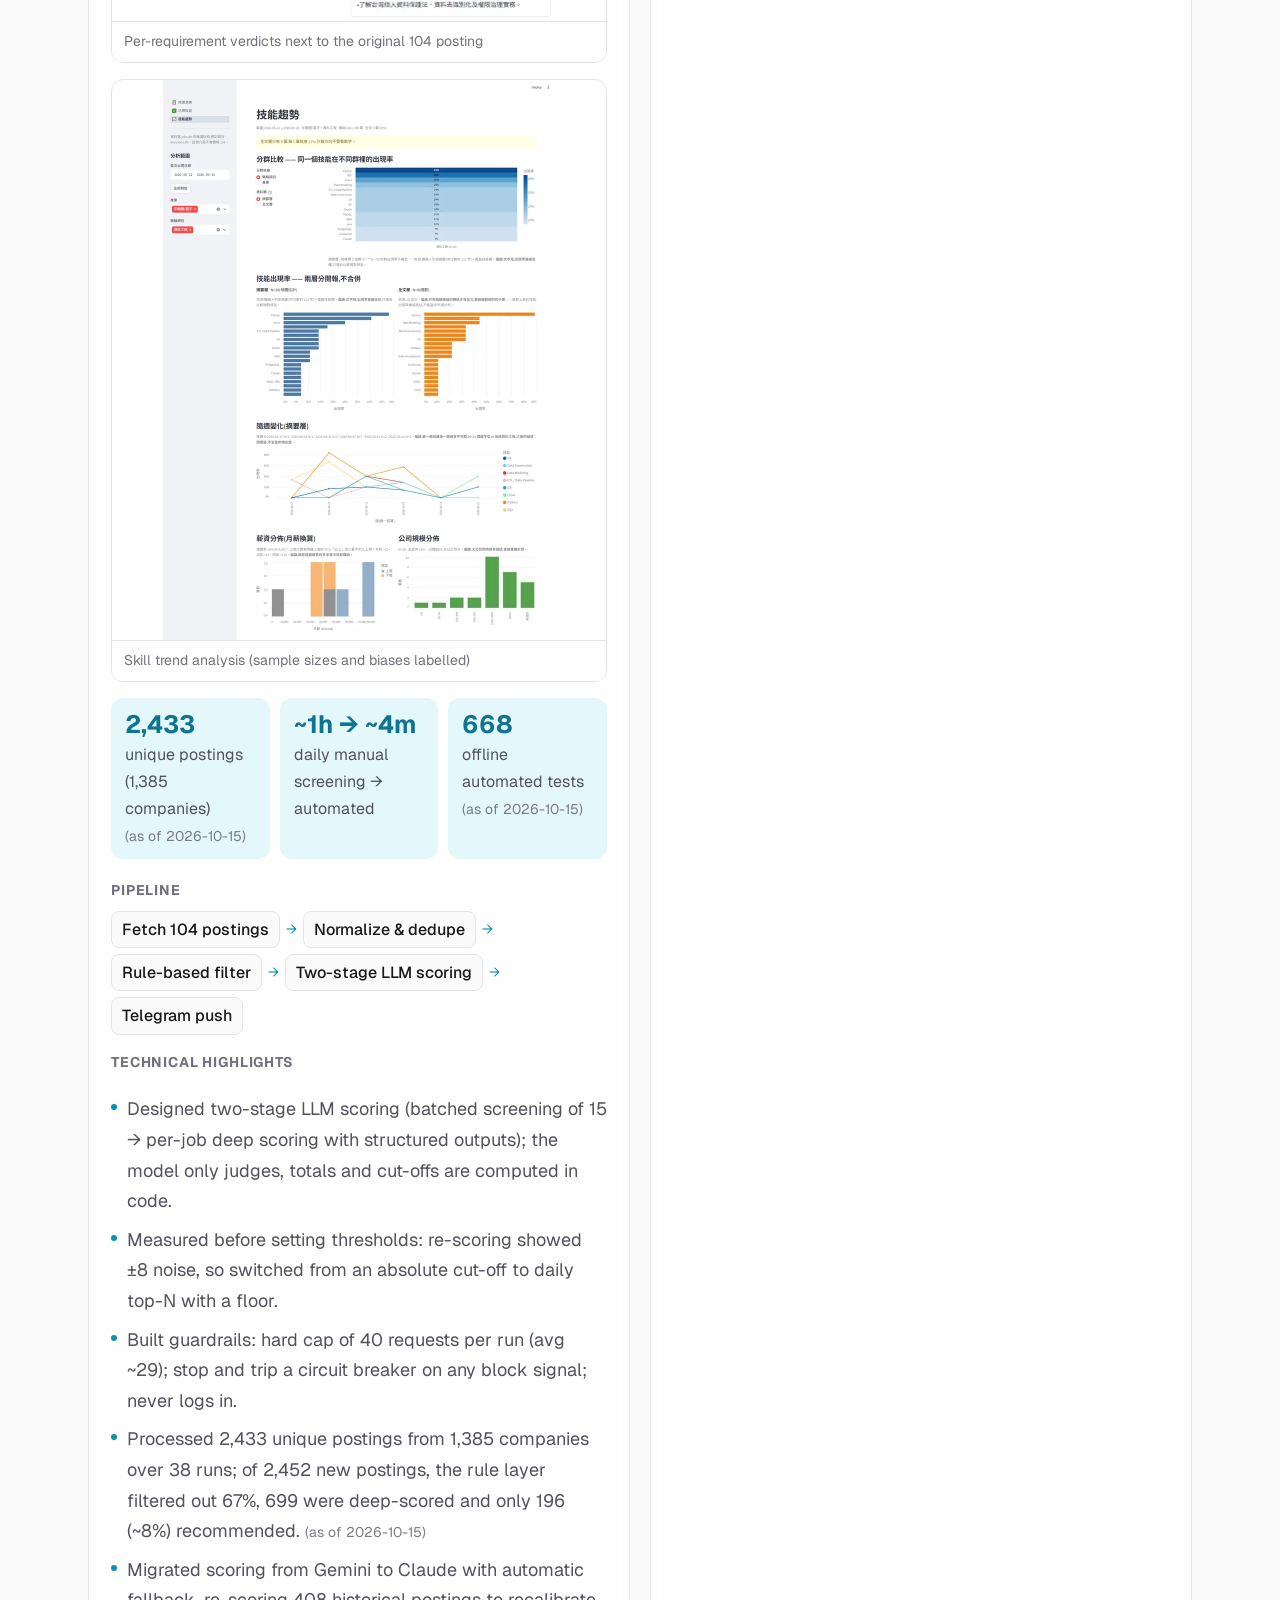
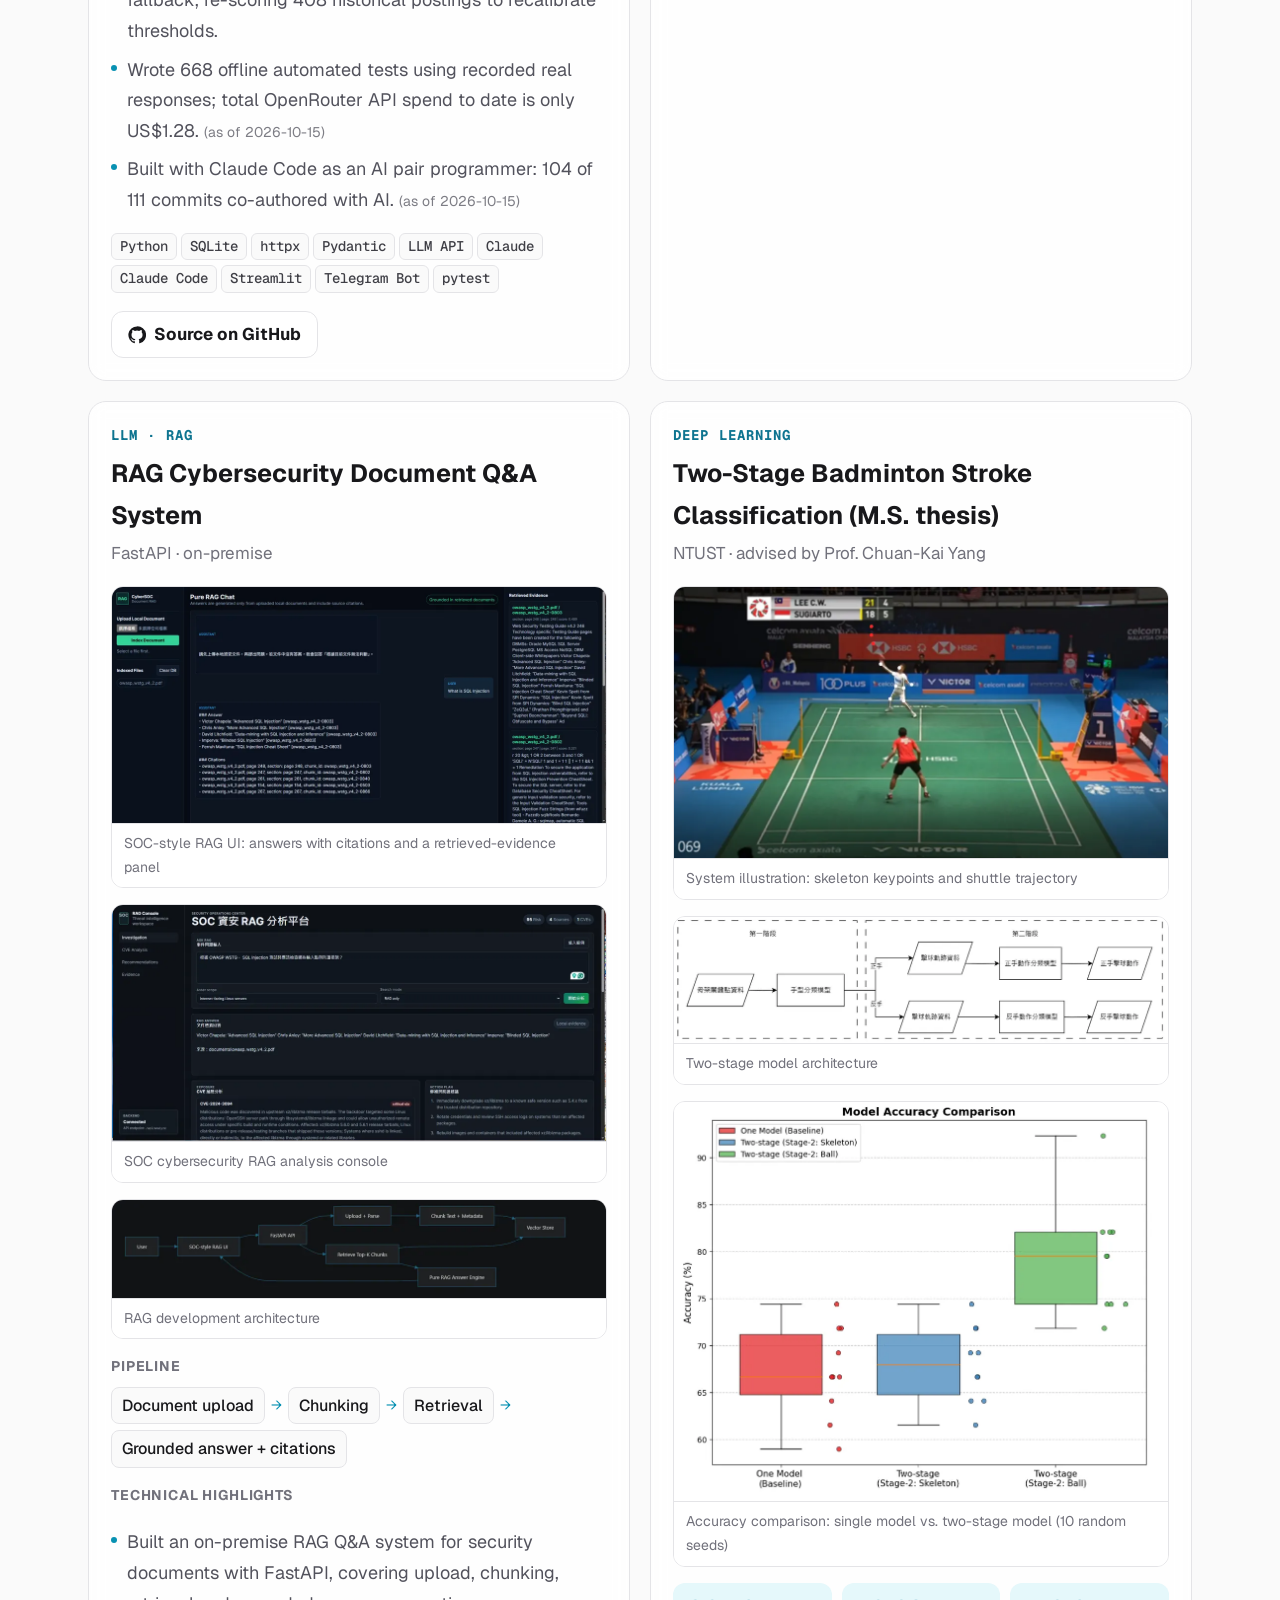
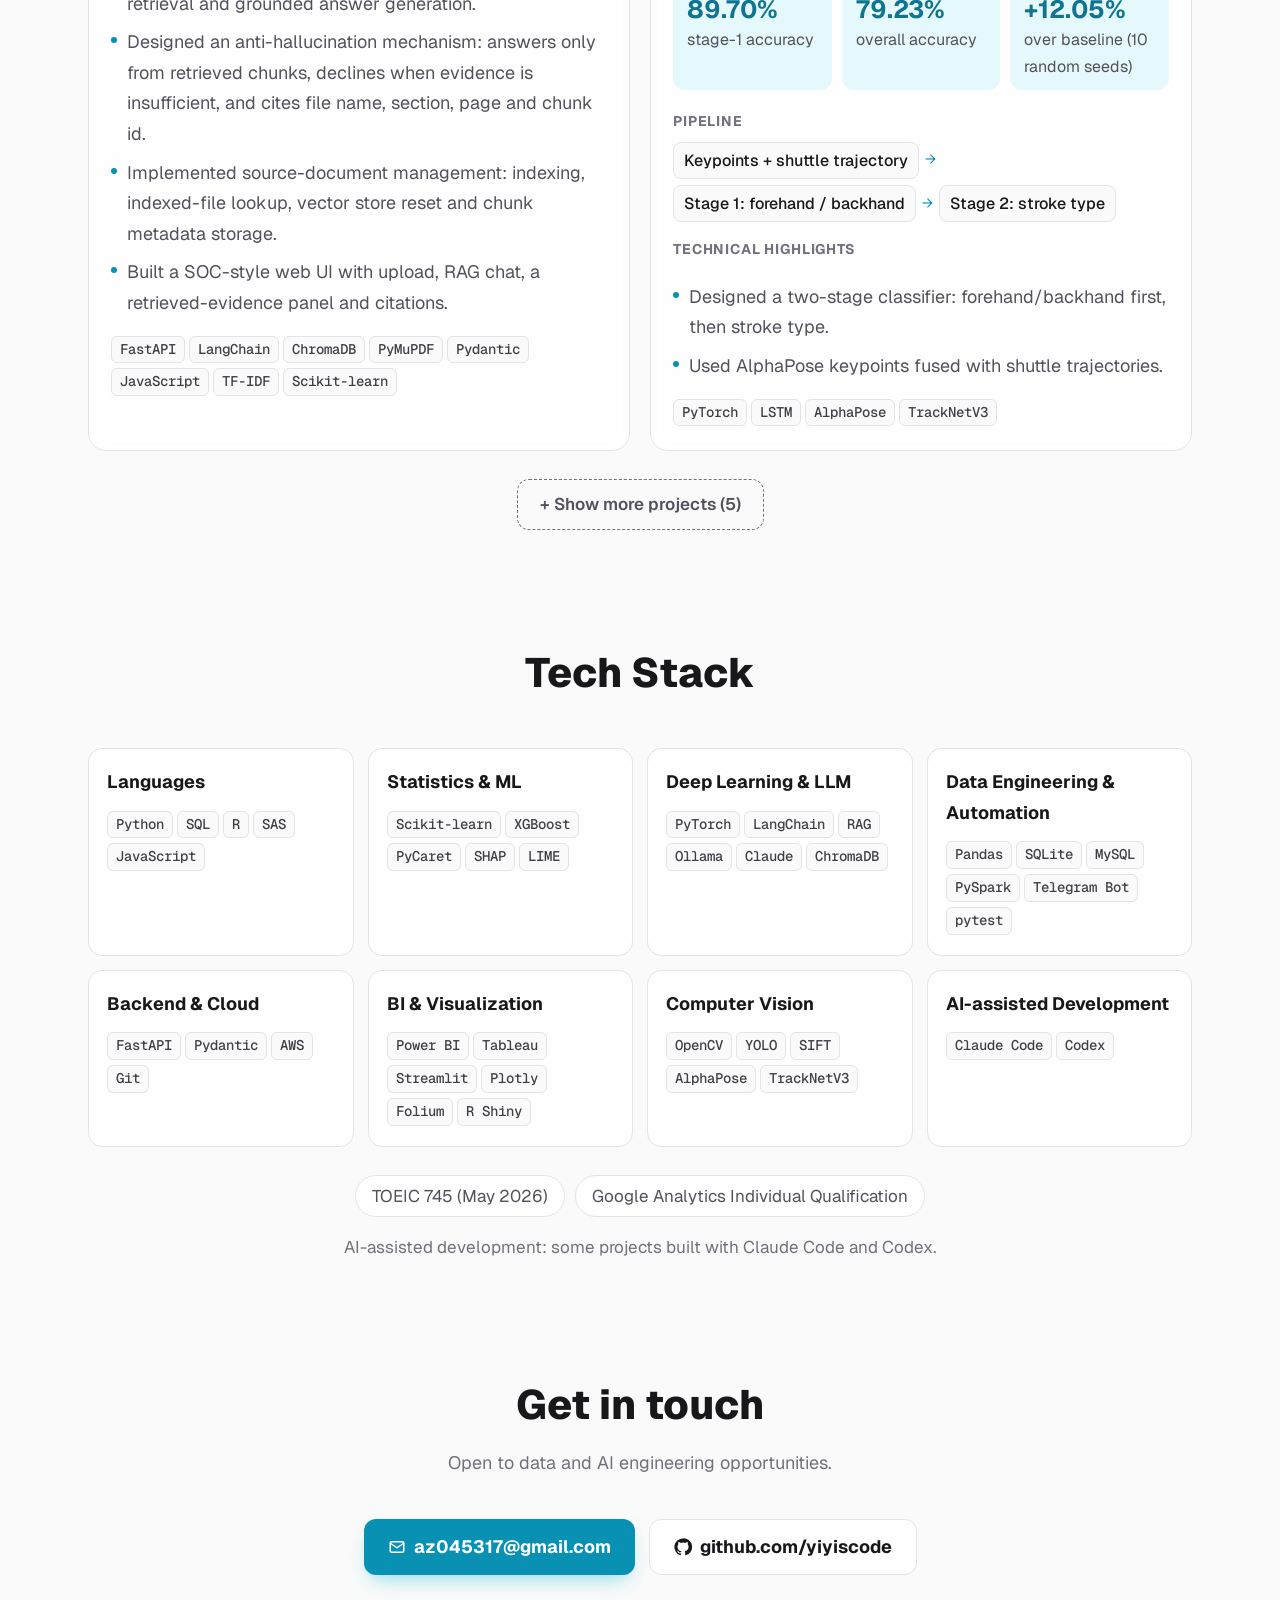
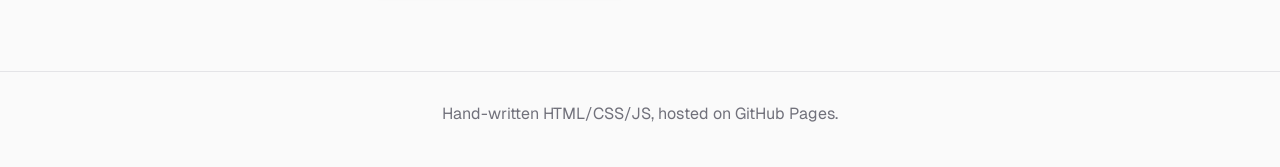
==== commit 08756c2c: "perf: serve WebP thumbnails on cards and full-size WebP only on click - 21 PNGs (6.33 MB) -> thumbna" ====
--- a/index.html
+++ b/index.html
@@ -17,6 +17,7 @@
 <div id="app"></div>
 <noscript><p style="padding:48px;text-align:center">請啟用 JavaScript 以檢視本頁 / Please enable JavaScript to view this page.<br>az045317@gmail.com · github.com/yiyiscode</p></noscript>
 <script src="assets/data.js"></script>
+<script src="assets/img-meta.js"></script>
 <script src="assets/app.js"></script>
 </body>
 </html>
--- a/assets/style.css
+++ b/assets/style.css
@@ -26,7 +26,7 @@
 html { scroll-behavior: smooth; scroll-padding-top: 96px; }
 body {
   font-family: "Geist", system-ui, "PingFang TC", "Microsoft JhengHei", "Noto Sans TC", sans-serif;
-  background: var(--bg); color: var(--fg); line-height: 1.6; -webkit-font-smoothing: antialiased;
+  background: var(--bg); color: var(--fg); line-height: 1.7; font-size: 18px; -webkit-font-smoothing: antialiased;
 }
 a { color: inherit; text-decoration: none; }
 button { font: inherit; color: inherit; cursor: pointer; }
@@ -40,15 +40,15 @@
   border: 1px solid var(--border); background: var(--card); backdrop-filter: blur(12px);
   border-radius: 16px; padding: 12px 20px; box-shadow: var(--shadow);
 }
-.brand { display: flex; align-items: center; gap: 10px; font-weight: 700; font-size: 18px; }
+.brand { display: flex; align-items: center; gap: 10px; font-weight: 700; font-size: 22px; }
 .brand:hover { color: var(--accent-fg); }
-.logo { width: 32px; height: 32px; border-radius: 8px; background: var(--btn); color: #fff; display: grid; place-items: center; font-size: 13px; font-weight: 800; }
+.logo { width: 32px; height: 32px; border-radius: 8px; background: var(--btn); color: #fff; display: grid; place-items: center; font-size: 16px; font-weight: 800; }
 nav.links { display: flex; gap: 24px; }
-nav.links a { font-size: 14px; font-weight: 500; color: var(--soft); transition: color .15s; }
+nav.links a { font-size: 18px; font-weight: 500; color: var(--soft); transition: color .15s; }
 nav.links a:hover, nav.links a.on { color: var(--fg); }
 .tools { display: flex; align-items: center; gap: 8px; }
 .seg { display: flex; border: 1px solid var(--border); border-radius: 10px; overflow: hidden; }
-.seg button { border: 0; background: transparent; padding: 6px 10px; font-size: 13px; font-weight: 600; color: var(--soft); }
+.seg button { border: 0; background: transparent; padding: 6px 10px; font-size: 16px; font-weight: 600; color: var(--soft); }
 .seg button.on { background: var(--btn); color: #fff; }
 .icon-btn { border: 0; background: transparent; border-radius: 10px; padding: 8px; display: grid; place-items: center; color: var(--soft); }
 .icon-btn:hover { background: var(--pill); color: var(--fg); }
@@ -57,15 +57,15 @@
 
 /* hero */
 .hero { min-height: min(72vh, 620px); display: flex; flex-direction: column; align-items: center; justify-content: center; text-align: center; padding: 48px 0 40px; }
-.badge-live { display: inline-flex; align-items: center; gap: 8px; border: 1px solid var(--accent-line); background: var(--accent-soft); color: var(--accent-fg); border-radius: 99px; padding: 6px 16px; font-size: 12px; font-weight: 700; margin-bottom: 24px; }
+.badge-live { display: inline-flex; align-items: center; gap: 8px; border: 1px solid var(--accent-line); background: var(--accent-soft); color: var(--accent-fg); border-radius: 99px; padding: 6px 16px; font-size: 14px; font-weight: 700; margin-bottom: 24px; }
 .ping { position: relative; width: 8px; height: 8px; }
 .ping::before, .ping::after { content: ""; position: absolute; inset: 0; border-radius: 50%; background: var(--accent); }
 .ping::before { animation: ping 1.8s cubic-bezier(0,0,.2,1) infinite; opacity: .6; }
 @keyframes ping { 75%, 100% { transform: scale(2.4); opacity: 0; } }
-.hero h1 { font-size: clamp(40px, 8vw, 72px); font-weight: 900; letter-spacing: -.02em; line-height: 1.1; margin-bottom: 16px; }
-.hero p.tag { max-width: 640px; font-size: clamp(17px, 2.4vw, 21px); color: var(--muted); margin-bottom: 32px; }
+.hero h1 { font-size: clamp(46px, 8vw, 83px); font-weight: 900; letter-spacing: -.02em; line-height: 1.1; margin-bottom: 16px; }
+.hero p.tag { max-width: 640px; font-size: clamp(20px, 2.4vw, 24px); color: var(--muted); margin-bottom: 32px; }
 .cta { display: flex; flex-wrap: wrap; gap: 14px; justify-content: center; margin-bottom: 28px; }
-.btn { display: inline-flex; align-items: center; gap: 8px; border-radius: 12px; padding: 12px 24px; font-size: 14px; font-weight: 700; transition: .15s; white-space: nowrap; }
+.btn { display: inline-flex; align-items: center; gap: 8px; border-radius: 12px; padding: 12px 24px; font-size: 18px; font-weight: 700; transition: .15s; white-space: nowrap; }
 .btn svg { width: 18px; height: 18px; flex: none; }
 .btn.primary { background: var(--btn); color: #fff; box-shadow: 0 10px 20px -8px rgba(6,182,212,.5); }
 .btn.primary:hover { background: var(--btn-hover); }
@@ -77,26 +77,26 @@
 .socials svg { width: 20px; height: 20px; }
 .tiles { display: grid; grid-template-columns: repeat(auto-fit, minmax(min(100%, 210px), 1fr)); gap: 14px; margin-top: 8px; }
 .tile { border: 1px solid var(--border); background: var(--card); border-radius: 16px; padding: 18px 20px; text-align: left; }
-.tile b { display: block; font-size: 30px; font-weight: 800; color: var(--accent-fg); line-height: 1.2; }
-.tile span { font-size: 13px; color: var(--soft); }
-.asof { font-size: 11px; opacity: .75; white-space: nowrap; }
+.tile b { display: block; font-size: 36px; font-weight: 800; color: var(--accent-fg); line-height: 1.2; }
+.tile span { font-size: 17px; color: var(--soft); }
+.asof { font-size: 14px; opacity: .75; white-space: nowrap; }
 
 /* sections */
 section { padding: 72px 0 24px; }
 .sec-head { text-align: center; margin-bottom: 40px; }
-.sec-head .pill { display: inline-block; background: var(--accent-soft); color: var(--accent-fg); border-radius: 99px; padding: 4px 14px; font-size: 12px; font-weight: 700; }
-.sec-head h2 { font-size: clamp(26px, 4vw, 36px); font-weight: 800; margin-top: 12px; }
-.sec-head p { margin: 8px auto 0; max-width: 520px; font-size: 14px; color: var(--soft); }
+.sec-head .pill { display: inline-block; background: var(--accent-soft); color: var(--accent-fg); border-radius: 99px; padding: 4px 14px; font-size: 14px; font-weight: 700; }
+.sec-head h2 { font-size: clamp(30px, 4vw, 41px); font-weight: 800; margin-top: 12px; }
+.sec-head p { margin: 8px auto 0; max-width: 520px; font-size: 18px; color: var(--soft); }
 .stack { display: grid; grid-template-columns: repeat(auto-fit, minmax(min(100%, 250px), 1fr)); gap: 14px; }
 .stack-card { border: 1px solid var(--border); background: var(--card); border-radius: 14px; padding: 18px; transition: .15s; }
 .stack-card:hover { border-color: var(--accent-line); }
-.stack-card h3 { font-size: 14px; font-weight: 700; margin-bottom: 10px; }
+.stack-card h3 { font-size: 18px; font-weight: 700; margin-bottom: 10px; }
 
-.chip { display: inline-block; border: 1px solid var(--border); background: var(--chip-bg); color: var(--chip-fg); border-radius: 6px; padding: 1px 8px; font-size: 11px; font-weight: 500; margin: 2px 4px 2px 0; font-family: "Geist Mono", ui-monospace, Consolas, monospace; }
+.chip { display: inline-block; border: 1px solid var(--border); background: var(--chip-bg); color: var(--chip-fg); border-radius: 6px; padding: 1px 8px; font-size: 14px; font-weight: 500; margin: 2px 4px 2px 0; font-family: "Geist Mono", ui-monospace, Consolas, monospace; }
 
 /* timeline */
 .filters { display: flex; flex-wrap: wrap; justify-content: center; gap: 8px; margin-top: 24px; }
-.filters button { border: 0; border-radius: 99px; padding: 6px 16px; font-size: 12px; font-weight: 700; background: var(--pill); color: var(--soft); transition: .15s; }
+.filters button { border: 0; border-radius: 99px; padding: 6px 16px; font-size: 16px; font-weight: 700; background: var(--pill); color: var(--soft); transition: .15s; }
 .filters button:hover { background: var(--pill-hover); }
 .filters button.on { background: var(--btn); color: #fff; box-shadow: 0 6px 14px -6px rgba(6,182,212,.6); }
 .tl { position: relative; max-width: 880px; margin: 0 auto; border-left: 2px solid var(--accent-line); padding-left: 32px; display: grid; gap: 28px; }
@@ -105,45 +105,49 @@
 .card { border: 1px solid var(--border); background: var(--card); backdrop-filter: blur(8px); border-radius: 18px; padding: 22px; transition: .2s; }
 .card:hover { border-color: var(--accent-line); box-shadow: var(--shadow); }
 .tl-top { display: flex; flex-wrap: wrap; align-items: center; justify-content: space-between; gap: 8px; margin-bottom: 6px; }
-.date { font-size: 12px; font-weight: 600; color: var(--accent-fg); }
-.tag-pill { background: var(--pill); color: var(--soft); border-radius: 6px; padding: 2px 10px; font-size: 10px; font-weight: 700; letter-spacing: .05em; text-transform: uppercase; }
-.tl-org { font-size: 13px; color: var(--soft); font-weight: 600; }
-.card h3 { font-size: 18px; font-weight: 700; }
+.date { font-size: 16px; font-weight: 600; color: var(--accent-fg); }
+.tag-pill { background: var(--pill); color: var(--soft); border-radius: 6px; padding: 2px 10px; font-size: 13px; font-weight: 700; letter-spacing: .05em; text-transform: uppercase; }
+.tl-org { font-size: 17px; color: var(--soft); font-weight: 600; }
+.card h3 { font-size: 22px; font-weight: 700; }
 .card ul { list-style: none; margin-top: 12px; display: grid; gap: 8px; }
-.card li { position: relative; padding-left: 16px; font-size: 13px; color: var(--muted); line-height: 1.7; }
+.card li { position: relative; padding-left: 16px; font-size: 18px; color: var(--muted); line-height: 1.7; }
 .card li::before { content: ""; position: absolute; left: 0; top: 10px; width: 6px; height: 6px; border-radius: 50%; background: var(--accent); }
 .card .tags { margin-top: 14px; }
 
 /* projects */
 .proj-grid { display: grid; grid-template-columns: repeat(auto-fit, minmax(min(100%, 480px), 1fr)); gap: 20px; }
 .proj { display: flex; flex-direction: column; }
-.proj .cat { font-size: 11px; font-weight: 700; letter-spacing: .08em; color: var(--accent-fg); }
-.proj h3 { font-size: 21px; margin: 4px 0 2px; }
-.proj .sub { font-size: 13px; color: var(--soft); }
+.proj .cat { font-size: 14px; font-weight: 700; letter-spacing: .08em; color: var(--accent-fg); }
+.proj h3 { font-size: 25px; margin: 4px 0 2px; }
+.proj .sub { font-size: 17px; color: var(--soft); }
+.shots { display: grid; gap: 16px; margin-top: 18px; }
+.shot { margin: 0; border: 1px solid var(--border); border-radius: 12px; overflow: hidden; background: #fff; }
+.shot img { display: block; width: 100%; height: auto; max-height: 560px; object-fit: contain; }
+.shot figcaption { padding: 8px 12px; font-size: 14px; color: var(--soft); background: var(--card-solid); border-top: 1px solid var(--border); }
 .metrics { display: flex; flex-wrap: wrap; gap: 10px; margin: 16px 0 4px; }
-.metric { flex: 1 1 130px; background: var(--accent-soft); border-radius: 12px; padding: 10px 14px; font-size: 12px; color: var(--muted); }
-.metric b { display: block; font-size: 21px; color: var(--accent-fg); line-height: 1.3; }
-.flow-label, .hl-label { font-size: 11px; font-weight: 700; letter-spacing: .06em; text-transform: uppercase; color: var(--soft); margin: 16px 0 8px; }
+.metric { flex: 1 1 130px; background: var(--accent-soft); border-radius: 12px; padding: 10px 14px; font-size: 16px; color: var(--muted); }
+.metric b { display: block; font-size: 25px; color: var(--accent-fg); line-height: 1.3; }
+.flow-label, .hl-label { font-size: 14px; font-weight: 700; letter-spacing: .06em; text-transform: uppercase; color: var(--soft); margin: 16px 0 8px; }
 .flow { display: flex; flex-wrap: wrap; align-items: center; gap: 6px; }
-.flow span.step { border: 1px solid var(--border); background: var(--chip-bg); border-radius: 8px; padding: 4px 10px; font-size: 12px; font-weight: 500; }
-.flow span.arrow { color: var(--accent); font-size: 12px; }
+.flow span.step { border: 1px solid var(--border); background: var(--chip-bg); border-radius: 8px; padding: 4px 10px; font-size: 16px; font-weight: 500; }
+.flow span.arrow { color: var(--accent); font-size: 14px; }
 .proj .card-actions { margin-top: auto; padding-top: 16px; display: flex; gap: 10px; }
-.proj .btn { padding: 8px 16px; font-size: 13px; }
-.more-toggle { display: block; margin: 28px auto 0; border: 1px dashed var(--soft); background: transparent; border-radius: 12px; padding: 10px 22px; font-size: 14px; font-weight: 600; color: var(--muted); }
+.proj .btn { padding: 8px 16px; font-size: 17px; }
+.more-toggle { display: block; margin: 28px auto 0; border: 1px dashed var(--soft); background: transparent; border-radius: 12px; padding: 10px 22px; font-size: 17px; font-weight: 600; color: var(--muted); }
 .more-toggle:hover { border-color: var(--accent); color: var(--accent-fg); }
 .more-grid { display: none; grid-template-columns: repeat(auto-fit, minmax(min(100%, 340px), 1fr)); gap: 16px; margin-top: 20px; }
 .more-grid.show { display: grid; }
-.more-grid .card h3 { font-size: 16px; }
-.more-grid .card p { font-size: 13px; color: var(--muted); margin-top: 6px; }
+.more-grid .card h3 { font-size: 19px; }
+.more-grid .card p { font-size: 18px; color: var(--muted); margin-top: 6px; }
 
 .cert-list { display: flex; flex-wrap: wrap; justify-content: center; gap: 10px; margin-top: 28px; }
-.cert-list span { border: 1px solid var(--border); background: var(--card); border-radius: 99px; padding: 6px 16px; font-size: 13px; color: var(--muted); }
-.ai-note { text-align: center; font-size: 13px; color: var(--soft); margin-top: 16px; }
+.cert-list span { border: 1px solid var(--border); background: var(--card); border-radius: 99px; padding: 6px 16px; font-size: 17px; color: var(--muted); }
+.ai-note { text-align: center; font-size: 17px; color: var(--soft); margin-top: 16px; }
 
 /* contact + footer */
 .contact { text-align: center; }
 .contact .row { display: flex; flex-wrap: wrap; gap: 14px; justify-content: center; margin-top: 24px; }
-footer.foot { margin-top: 72px; padding: 28px 0 40px; border-top: 1px solid var(--border); text-align: center; font-size: 12px; color: var(--soft); }
+footer.foot { margin-top: 72px; padding: 28px 0 40px; border-top: 1px solid var(--border); text-align: center; font-size: 16px; color: var(--soft); }
 
 /* reveal */
 .reveal { opacity: 0; transform: translateY(16px); transition: opacity .5s ease, transform .5s ease; }
